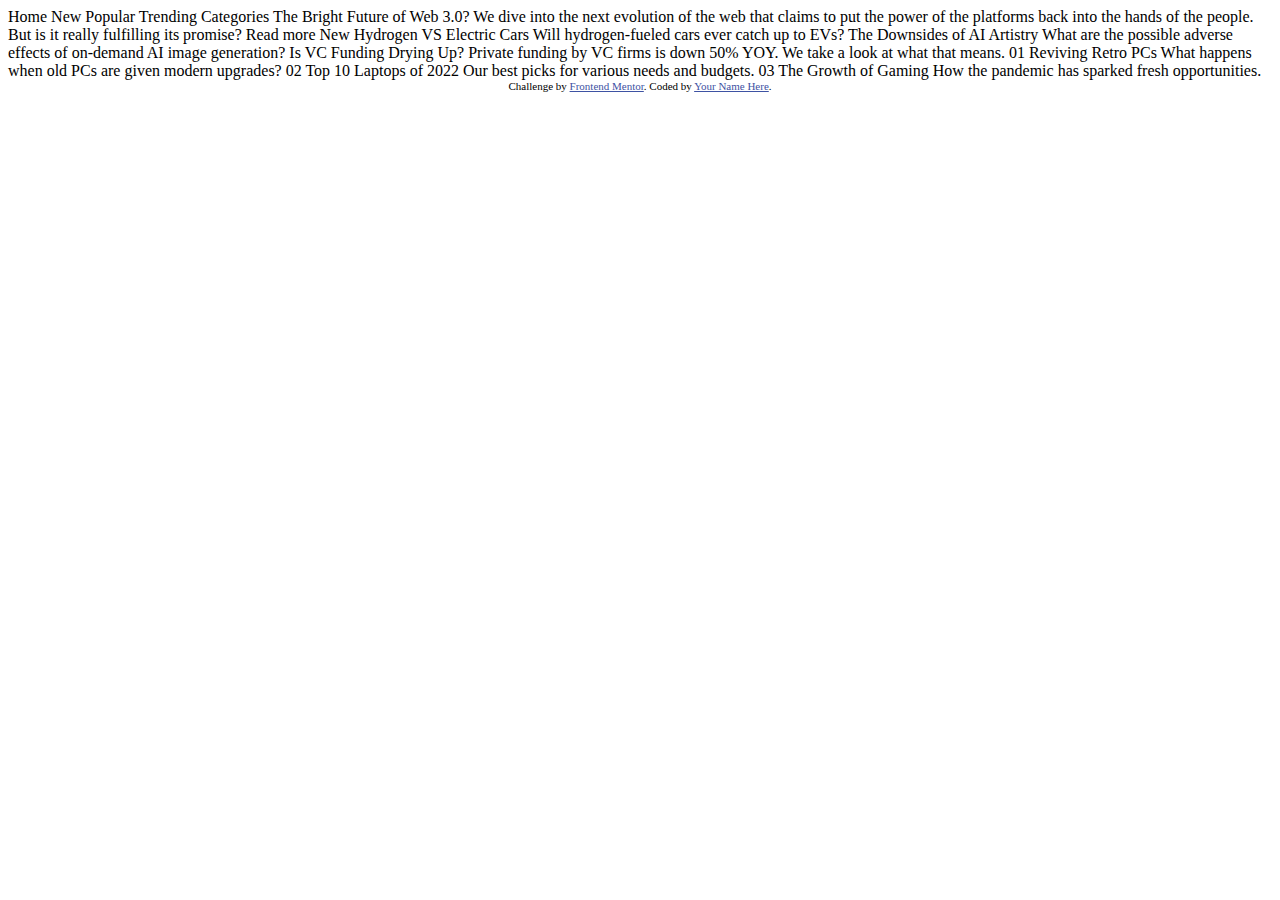
==== index.html @ f69e0d26 "init" ====
<!DOCTYPE html>
<html lang="en">
<head>
  <meta charset="UTF-8">
  <meta name="viewport" content="width=device-width, initial-scale=1.0"> <!-- displays site properly based on user's device -->

  <link rel="icon" type="image/png" sizes="32x32" href="./assets/images/favicon-32x32.png">
  
  <title>Frontend Mentor | News homepage</title>

  <!-- Feel free to remove these styles or customise in your own stylesheet 👍 -->
  <style>
    .attribution { font-size: 11px; text-align: center; }
    .attribution a { color: hsl(228, 45%, 44%); }
  </style>
</head>
<body>

  Home
  New
  Popular
  Trending
  Categories

  The Bright Future of Web 3.0?

  We dive into the next evolution of the web that claims to put the power of the platforms back into the hands of the people. 
  But is it really fulfilling its promise?

  Read more

  New 

  Hydrogen VS Electric Cars
  Will hydrogen-fueled cars ever catch up to EVs?

  The Downsides of AI Artistry
  What are the possible adverse effects of on-demand AI image generation?

  Is VC Funding Drying Up?
  Private funding by VC firms is down 50% YOY. We take a look at what that means.

  01
  Reviving Retro PCs
  What happens when old PCs are given modern upgrades?

  02
  Top 10 Laptops of 2022
  Our best picks for various needs and budgets.

  03
  The Growth of Gaming
  How the pandemic has sparked fresh opportunities.
  
  <div class="attribution">
    Challenge by <a href="https://www.frontendmentor.io?ref=challenge" target="_blank">Frontend Mentor</a>. 
    Coded by <a href="#">Your Name Here</a>.
  </div>
</body>
</html>
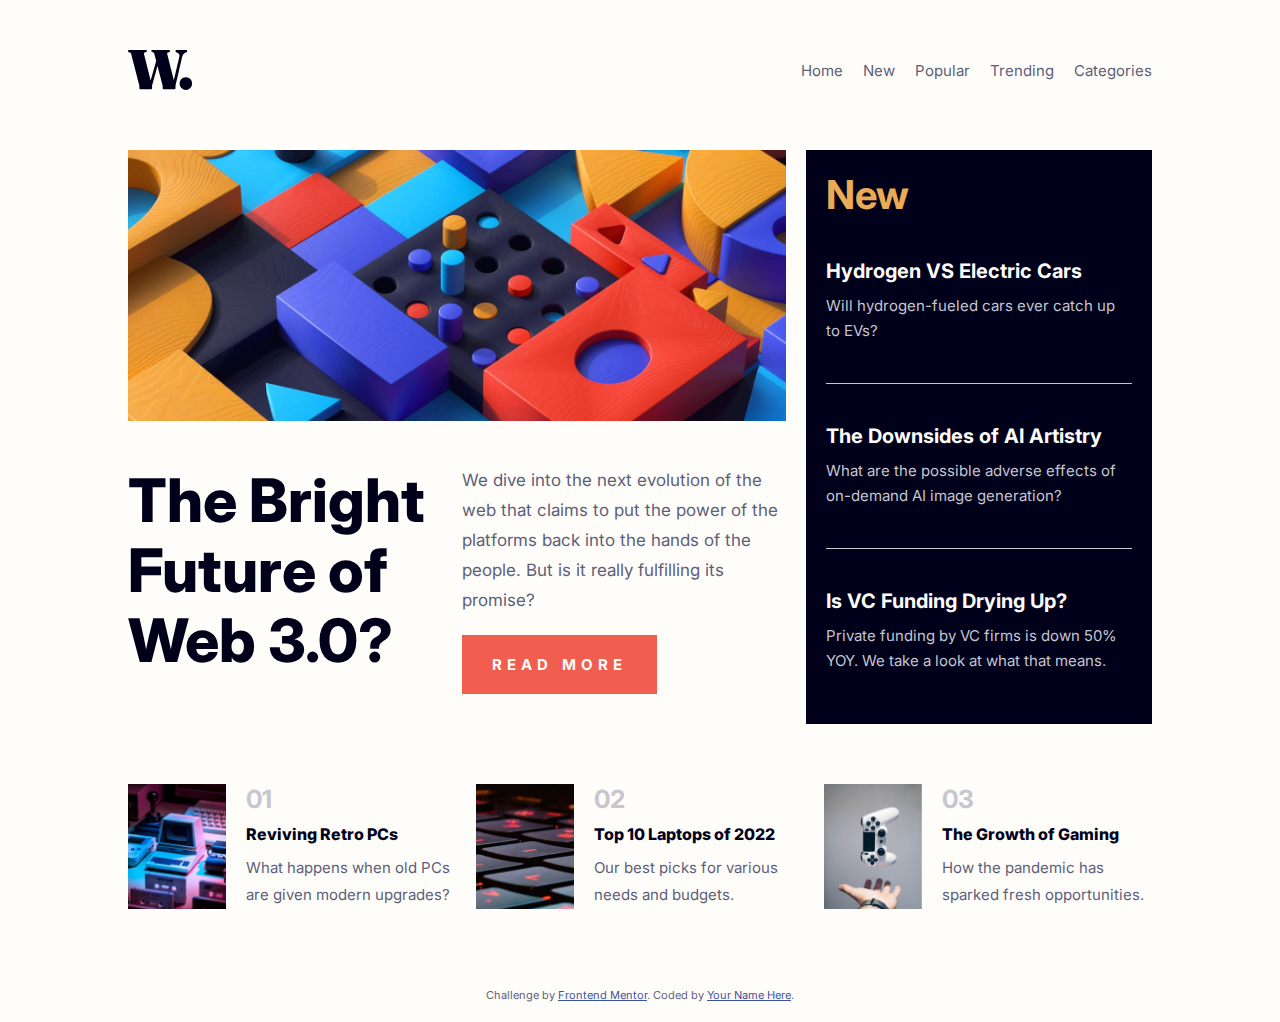
==== commit 758fba3f: "done" ====
--- a/index.html
+++ b/index.html
@@ -5,56 +5,109 @@
   <meta name="viewport" content="width=device-width, initial-scale=1.0"> <!-- displays site properly based on user's device -->
 
   <link rel="icon" type="image/png" sizes="32x32" href="./assets/images/favicon-32x32.png">
+  <link rel="stylesheet" href="style.css">
   
   <title>Frontend Mentor | News homepage</title>
 
   <!-- Feel free to remove these styles or customise in your own stylesheet 👍 -->
   <style>
-    .attribution { font-size: 11px; text-align: center; }
+    .attribution { font-size: 11px; text-align: center; padding: 20px;}
     .attribution a { color: hsl(228, 45%, 44%); }
   </style>
 </head>
 <body>
+  <div class="container">
 
-  Home
-  New
-  Popular
-  Trending
-  Categories
+    <header>
+      <img src="./assets/images/logo.svg" alt="Logo">
+      <nav>
+        <a href="#">Home</a>
+        <a href="#">New</a>
+        <a href="#">Popular</a>
+        <a href="#">Trending</a>
+        <a href="#">Categories</a>
+      </nav>
+      <div  id="responsive-menu-open-button" class="responsive-menu-button">
+        <img src="./assets/images/icon-menu.svg" alt="mobile menu icon">
+      </div>
+    </header>
 
-  The Bright Future of Web 3.0?
+    <div id="mobile-side-navigation-overlay"  class="mobile-side-navigation-overlay show">
+      <div id="mobile-side-navigation-container" class="mobile-side-navigation-container slide-in">
+        <div id="responsive-menu-close-button" class="actions">
+          <img src="./assets/images/icon-menu-close.svg" alt="mobile menu close icon">
+        </div>
+        <nav>
+          <a href="#">Home</a>
+          <a href="#">New</a>
+          <a href="#">Popular</a>
+          <a href="#">Trending</a>
+          <a href="#">Categories</a>
+        </nav>
+    </div>
+    </div>
 
-  We dive into the next evolution of the web that claims to put the power of the platforms back into the hands of the people. 
+    <section class="featured-news">
+      <article>
+        <img src="./assets/images/image-web-3-desktop.jpg" alt="web3 news image">
+        <div class="content">
+          <h1 class="title">The Bright Future of Web 3.0?</h1>
+          <div class="introduction">
+            <p>
+              We dive into the next evolution of the web that claims to put the power of the platforms back into the hands of the people. 
   But is it really fulfilling its promise?
+            </p>
+            <div class="read-more-button">Read more</div>
+          </div>
+        </div>
+      </article>
+      <aside>
+        <h2>New</h2>
+        <h3>Hydrogen VS Electric Cars</h3>
+        <p>Will hydrogen-fueled cars ever catch up to EVs?</p>
+        <div class="hr"></div>
+        <h3>The Downsides of AI Artistry</h3>
+        <p>What are the possible adverse effects of on-demand AI image generation?</p>
+        <div class="hr"></div>
+        <h3>Is VC Funding Drying Up?</h3>
+        <p>Private funding by VC firms is down 50% YOY. We take a look at what that means.</p>
+      </aside>
+    </section>
+  
+    <section class="more-news">
+        <div class="card">
+          <img src="./assets/images/image-retro-pcs.jpg" alt="Retro Pcs">
+          <div class="content">
+            <h3>01</h3>
+            <h4>Reviving Retro PCs</h4>
+            <p>What happens when old PCs are given modern upgrades?</p>
+          </div>
+        </div>
+        <div class="card">
+          <img src="./assets/images/image-top-laptops.jpg" alt="Retro Pcs">
+          <div class="content">
+            <h3>02</h3>
+            <h4>Top 10 Laptops of 2022</h4>
+            <p>Our best picks for various needs and budgets.</p>
+          </div>
+        </div>
+        <div class="card">
+          <img src="./assets/images/image-gaming-growth.jpg" alt="Retro Pcs">
+          <div class="content">
+            <h3>03</h3>
+            <h4>The Growth of Gaming</h4>
+            <p>How the pandemic has sparked fresh opportunities.</p>
+          </div>
+        </div>
+    </section>
 
-  Read more
+</div>
 
-  New 
-
-  Hydrogen VS Electric Cars
-  Will hydrogen-fueled cars ever catch up to EVs?
-
-  The Downsides of AI Artistry
-  What are the possible adverse effects of on-demand AI image generation?
-
-  Is VC Funding Drying Up?
-  Private funding by VC firms is down 50% YOY. We take a look at what that means.
-
-  01
-  Reviving Retro PCs
-  What happens when old PCs are given modern upgrades?
-
-  02
-  Top 10 Laptops of 2022
-  Our best picks for various needs and budgets.
-
-  03
-  The Growth of Gaming
-  How the pandemic has sparked fresh opportunities.
-  
-  <div class="attribution">
+  <footer class="attribution">
     Challenge by <a href="https://www.frontendmentor.io?ref=challenge" target="_blank">Frontend Mentor</a>. 
     Coded by <a href="#">Your Name Here</a>.
-  </div>
+  </footer>
+
+  <script src="./main.js"></script>
 </body>
 </html>
--- a/style.css
+++ b/style.css
@@ -0,0 +1,243 @@
+@import url("https://fonts.googleapis.com/css2?family=Inter:wght@400;700;800&display=swap");
+* {
+  padding: 0;
+  margin: 0;
+  box-sizing: border-box;
+}
+
+body {
+  font-family: "Inter", sans-serif;
+  font-size: 0.9375rem;
+  background-color: hsl(36deg, 100%, 99%);
+  color: hsl(236deg, 13%, 42%);
+  position: relative;
+}
+
+.container {
+  width: 80%;
+  margin: 50px auto;
+}
+@media (max-width: 32.25rem) {
+  .container {
+    width: 90%;
+  }
+}
+
+header {
+  display: flex;
+  align-items: center;
+  justify-content: space-between;
+  flex-wrap: wrap;
+  margin-bottom: 60px;
+}
+header nav {
+  display: flex;
+  justify-content: center;
+  gap: 20px;
+}
+@media (max-width: 32.25rem) {
+  header nav {
+    display: none;
+  }
+}
+header nav a {
+  color: hsl(236deg, 13%, 42%);
+  text-decoration: none;
+}
+header nav a:hover {
+  color: hsl(5deg, 85%, 63%);
+}
+header .responsive-menu-button {
+  display: none;
+  cursor: pointer;
+}
+@media (max-width: 32.25rem) {
+  header .responsive-menu-button {
+    display: block;
+  }
+}
+
+.mobile-side-navigation-overlay {
+  position: fixed;
+  top: 0;
+  right: -100vw;
+  width: 100vw;
+  height: 100vh;
+  background-color: hsla(233deg, 8%, 79%, 0.5);
+  transition: all 0.5s;
+}
+.mobile-side-navigation-overlay.show {
+  right: 0;
+}
+@media (min-width: 32.25rem) {
+  .mobile-side-navigation-overlay {
+    display: none;
+  }
+}
+.mobile-side-navigation-overlay .mobile-side-navigation-container {
+  background-color: #fff;
+  width: 16.40625rem;
+  position: absolute;
+  top: 0;
+  right: 0;
+  padding: 20px;
+  height: 100vh;
+}
+.mobile-side-navigation-overlay .mobile-side-navigation-container .actions {
+  text-align: right;
+  margin-bottom: 60px;
+  cursor: pointer;
+}
+.mobile-side-navigation-overlay .mobile-side-navigation-container nav {
+  display: flex;
+  flex-direction: column;
+  gap: 12px;
+}
+.mobile-side-navigation-overlay .mobile-side-navigation-container nav a {
+  color: hsl(236deg, 13%, 42%);
+  text-decoration: none;
+}
+.mobile-side-navigation-overlay .mobile-side-navigation-container nav a:hover {
+  color: hsl(5deg, 85%, 63%);
+}
+
+section.featured-news {
+  display: flex;
+  justify-content: space-between;
+  gap: 20px;
+  flex-wrap: wrap;
+  margin-bottom: 60px;
+}
+section.featured-news article {
+  width: 28.8rem;
+  flex: 1 1 auto;
+  margin-bottom: 30px;
+}
+section.featured-news article img {
+  width: 100%;
+  margin-bottom: 40px;
+}
+section.featured-news article .content {
+  display: flex;
+  flex-wrap: wrap;
+  gap: 10px;
+}
+section.featured-news article .content h1.title {
+  flex: 1 1 auto;
+  width: 12.28765625rem;
+  font-size: 3.75rem;
+  color: hsl(240deg, 100%, 5%);
+  line-height: 70px;
+  font-weight: 800;
+}
+@media (max-width: 1260px) {
+  section.featured-news article .content h1.title {
+    font-size: 3.125rem;
+  }
+}
+@media (max-width: 1120px) {
+  section.featured-news article .content h1.title {
+    font-size: 2.5rem;
+    line-height: 50px;
+  }
+}
+@media (max-width: 503px) {
+  section.featured-news article .content h1.title {
+    font-size: 1.875rem;
+    line-height: 30px;
+  }
+}
+section.featured-news article .content .introduction {
+  flex: 1 1 auto;
+  width: 12.28765625rem;
+  display: flex;
+  flex-direction: column;
+  justify-content: space-between;
+  gap: 20px;
+}
+section.featured-news article .content .introduction p {
+  font-size: 1.0625rem;
+  line-height: 30px;
+}
+section.featured-news article .content .introduction .read-more-button {
+  align-self: flex-start;
+  background-color: hsl(5deg, 85%, 63%);
+  padding: 20px 30px;
+  color: hsl(36deg, 100%, 99%);
+  font-size: 0.9375rem;
+  font-weight: 700;
+  text-transform: uppercase;
+  text-align: center;
+  letter-spacing: 5px;
+  cursor: pointer;
+}
+section.featured-news article .content .introduction .read-more-button:hover {
+  background-color: hsl(240deg, 100%, 5%);
+}
+section.featured-news aside {
+  width: 21.6rem;
+  background-color: hsl(240deg, 100%, 5%);
+  padding: 20px;
+}
+@media (max-width: 64.5rem) {
+  section.featured-news aside {
+    flex: 1 1 auto;
+    padding: 30px 20px;
+  }
+}
+section.featured-news aside h2 {
+  font-size: 2.5rem;
+  color: hsl(35deg, 77%, 62%);
+  margin-bottom: 40px;
+}
+section.featured-news aside h3 {
+  color: hsl(36deg, 100%, 99%);
+  margin-bottom: 10px;
+  font-size: 1.25rem;
+  cursor: pointer;
+}
+section.featured-news aside h3:hover {
+  color: hsl(35deg, 77%, 62%);
+}
+section.featured-news aside p {
+  color: hsl(233deg, 8%, 79%);
+  line-height: 25px;
+}
+section.featured-news aside .hr {
+  margin: 40px 0;
+  border-top: 1px solid hsl(233deg, 8%, 79%);
+}
+
+section.more-news {
+  display: flex;
+  justify-content: flex-start;
+  gap: 20px;
+  flex-wrap: wrap;
+}
+section.more-news .card {
+  display: flex;
+  gap: 20px;
+  width: 300px;
+  flex: 1 1 auto;
+}
+section.more-news .card img {
+  width: 100px;
+  height: 125px;
+}
+section.more-news .card .content > * {
+  margin-bottom: 10px;
+}
+section.more-news .card .content h3 {
+  font-size: 1.5625rem;
+  color: hsl(233deg, 8%, 79%);
+}
+section.more-news .card .content h4 {
+  color: hsl(240deg, 100%, 5%);
+  font-size: 1rem;
+  font-weight: 800;
+}
+section.more-news .card .content p {
+  line-height: 27px;
+}
+
+/*# sourceMappingURL=style.css.map */
